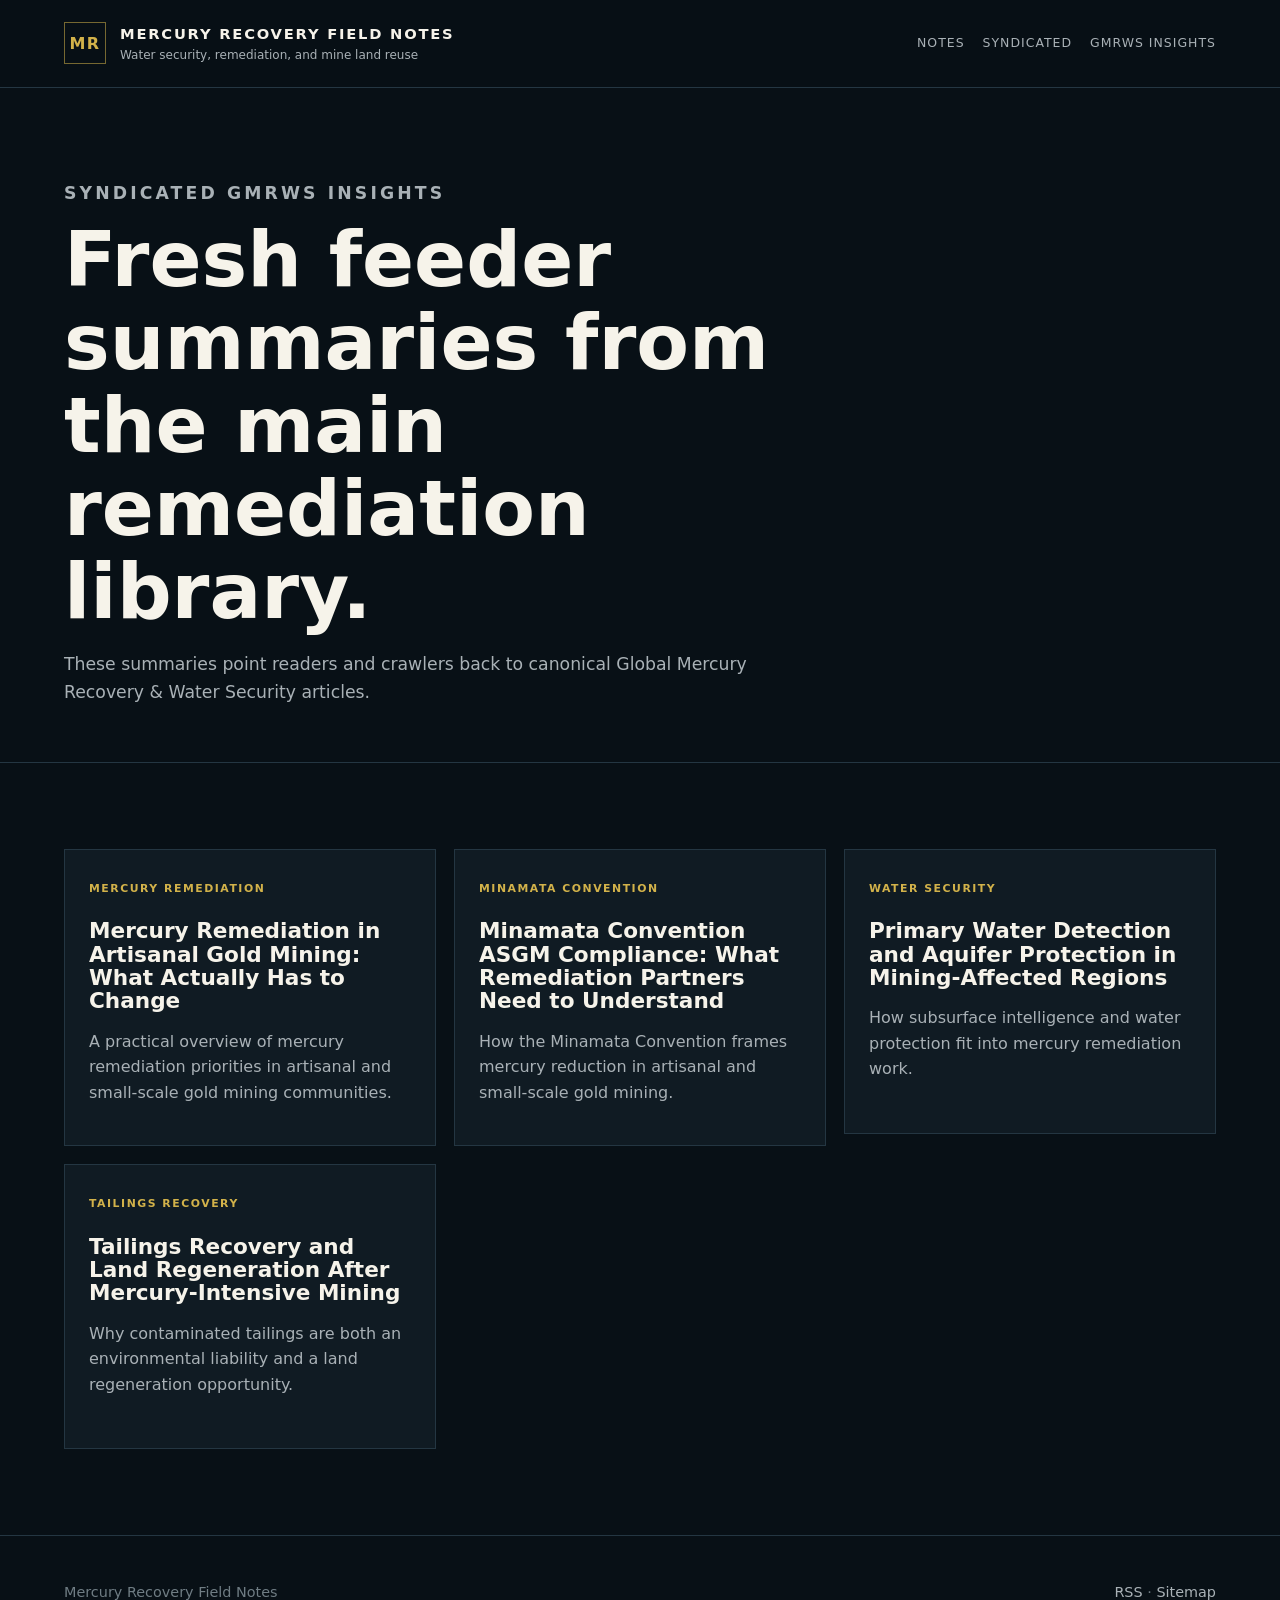
==== syndicated/index.html @ 3c483ed2 "Add main blog syndication" ====
<!doctype html>
<html lang="en">
  <head>
    <meta charset="utf-8">
    <meta name="viewport" content="width=device-width, initial-scale=1">
    <title>Syndicated GMRWS Field Notes</title>
    <meta name="description" content="Feeder summaries linking to canonical Global Mercury Recovery &amp; Water Security insights.">
    <link rel="canonical" href="https://lordshrrred.github.io/GMRWS_Feeder/syndicated/">
    <link rel="alternate" type="application/rss+xml" title="Mercury Recovery Field Notes RSS" href="../rss.xml">
    <link rel="stylesheet" href="../styles.css">
  </head>
  <body>
    <header class="site-header">
      <a class="brand" href="../" aria-label="Mercury Recovery Field Notes home">
        <span class="brand-mark">MR</span>
        <span>
          <strong>Mercury Recovery Field Notes</strong>
          <small>Water security, remediation, and mine land reuse</small>
        </span>
      </a>
      <nav aria-label="Primary navigation">
        <a href="../#notes">Notes</a>
        <a aria-current="page" href="./">Syndicated</a>
        <a href="https://globalmercuryrecovery.com/blog">GMRWS Insights</a>
      </nav>
    </header>
    <main>
      <section class="post-hero">
        <p class="eyebrow">Syndicated GMRWS Insights</p>
        <h1>Fresh feeder summaries from the main remediation library.</h1>
        <p>These summaries point readers and crawlers back to canonical Global Mercury Recovery & Water Security articles.</p>
      </section>
      <section class="section">
        <div class="note-grid">
          <article class="note-card">
            <a href="mercury-remediation-artisanal-gold-mining.html">
              <span class="tag">mercury remediation</span>
              <h3>Mercury Remediation in Artisanal Gold Mining: What Actually Has to Change</h3>
              <p>A practical overview of mercury remediation priorities in artisanal and small-scale gold mining communities.</p>
            </a>
          </article>
<article class="note-card">
            <a href="minamata-convention-asgm-compliance.html">
              <span class="tag">Minamata Convention</span>
              <h3>Minamata Convention ASGM Compliance: What Remediation Partners Need to Understand</h3>
              <p>How the Minamata Convention frames mercury reduction in artisanal and small-scale gold mining.</p>
            </a>
          </article>
<article class="note-card">
            <a href="primary-water-detection-aquifer-protection.html">
              <span class="tag">water security</span>
              <h3>Primary Water Detection and Aquifer Protection in Mining-Affected Regions</h3>
              <p>How subsurface intelligence and water protection fit into mercury remediation work.</p>
            </a>
          </article>
<article class="note-card">
            <a href="tailings-recovery-land-regeneration.html">
              <span class="tag">tailings recovery</span>
              <h3>Tailings Recovery and Land Regeneration After Mercury-Intensive Mining</h3>
              <p>Why contaminated tailings are both an environmental liability and a land regeneration opportunity.</p>
            </a>
          </article>
        </div>
      </section>
    </main>
    <footer><p>Mercury Recovery Field Notes</p><p><a href="../rss.xml">RSS</a> · <a href="../sitemap.xml">Sitemap</a></p></footer>
  </body>
</html>
---- styles.css ----
:root {
  color-scheme: dark;
  --ink: #f6f3ea;
  --muted: #a9b1b6;
  --dim: #6f7c83;
  --bg: #081016;
  --panel: #101b23;
  --panel-strong: #172732;
  --line: #243642;
  --teal: #00d4aa;
  --gold: #d2b24a;
  --rust: #b96a42;
}

* {
  box-sizing: border-box;
}

html {
  scroll-behavior: smooth;
}

body {
  margin: 0;
  background: var(--bg);
  color: var(--ink);
  font-family: Inter, ui-sans-serif, system-ui, -apple-system, BlinkMacSystemFont, "Segoe UI", sans-serif;
  line-height: 1.6;
}

a {
  color: inherit;
}

.site-header {
  display: flex;
  align-items: center;
  justify-content: space-between;
  gap: 24px;
  padding: 22px clamp(18px, 5vw, 72px);
  border-bottom: 1px solid var(--line);
  background: rgba(8, 16, 22, 0.92);
  position: sticky;
  top: 0;
  z-index: 20;
}

.brand {
  display: flex;
  align-items: center;
  gap: 14px;
  text-decoration: none;
}

.brand-mark {
  display: grid;
  place-items: center;
  width: 42px;
  height: 42px;
  border: 1px solid rgba(210, 178, 74, 0.55);
  color: var(--gold);
  font-weight: 800;
  letter-spacing: 0.08em;
}

.brand strong,
.brand small {
  display: block;
}

.brand strong {
  font-size: 0.92rem;
  letter-spacing: 0.12em;
  text-transform: uppercase;
}

.brand small {
  color: var(--muted);
  font-size: 0.75rem;
}

nav {
  display: flex;
  flex-wrap: wrap;
  justify-content: flex-end;
  gap: 18px;
  font-size: 0.78rem;
  letter-spacing: 0.08em;
  text-transform: uppercase;
}

nav a,
footer a {
  color: var(--muted);
  text-decoration: none;
}

nav a:hover,
footer a:hover {
  color: var(--gold);
}

.hero {
  display: grid;
  grid-template-columns: minmax(0, 1.08fr) minmax(320px, 0.92fr);
  gap: clamp(30px, 6vw, 78px);
  align-items: center;
  min-height: 72vh;
  padding: clamp(54px, 8vw, 96px) clamp(18px, 5vw, 72px);
  border-bottom: 1px solid var(--line);
}

.hero-copy {
  max-width: 780px;
}

.eyebrow {
  margin: 0 0 12px;
  color: var(--teal);
  font-size: 0.72rem;
  font-weight: 800;
  letter-spacing: 0.18em;
  text-transform: uppercase;
}

h1,
h2,
h3 {
  margin: 0;
  line-height: 1.08;
}

h1 {
  max-width: 760px;
  font-size: clamp(2.55rem, 6vw, 5.7rem);
  letter-spacing: 0;
}

h2 {
  font-size: clamp(2rem, 4vw, 3.55rem);
}

h3 {
  font-size: 1.35rem;
}

.hero p,
.callout p,
.post-hero p {
  max-width: 720px;
  color: var(--muted);
  font-size: 1.08rem;
}

.actions {
  display: flex;
  flex-wrap: wrap;
  gap: 12px;
  margin-top: 30px;
}

.button {
  display: inline-flex;
  align-items: center;
  min-height: 44px;
  padding: 12px 18px;
  border: 1px solid var(--line);
  color: var(--ink);
  font-size: 0.78rem;
  font-weight: 800;
  letter-spacing: 0.08em;
  text-decoration: none;
  text-transform: uppercase;
}

.button.primary {
  border-color: var(--gold);
  background: var(--gold);
  color: #11130f;
}

.button.secondary {
  background: rgba(255, 255, 255, 0.02);
}

.hero-panel {
  padding: 28px;
  border: 1px solid var(--line);
  background:
    linear-gradient(135deg, rgba(0, 212, 170, 0.08), transparent 42%),
    linear-gradient(180deg, var(--panel-strong), var(--panel));
}

.workflow-step {
  display: grid;
  grid-template-columns: auto 1fr;
  gap: 4px 14px;
  align-items: start;
  padding: 18px;
  border: 1px solid rgba(255, 255, 255, 0.08);
  background: rgba(8, 16, 22, 0.42);
}

.workflow-step span {
  grid-row: span 2;
  color: var(--gold);
  font-weight: 800;
}

.workflow-step strong {
  text-transform: uppercase;
  letter-spacing: 0.1em;
}

.workflow-step small {
  color: var(--muted);
}

.workflow-line {
  width: 1px;
  height: 34px;
  margin: 0 0 0 29px;
  background: var(--gold);
}

.section {
  padding: clamp(54px, 8vw, 86px) clamp(18px, 5vw, 72px);
  border-bottom: 1px solid var(--line);
}

.section-head {
  margin-bottom: 30px;
}

.note-grid {
  display: grid;
  grid-template-columns: repeat(3, minmax(0, 1fr));
  gap: 18px;
}

.note-card a {
  display: block;
  min-height: 285px;
  padding: 24px;
  border: 1px solid var(--line);
  background: var(--panel);
  text-decoration: none;
}

.note-card a:hover {
  border-color: rgba(210, 178, 74, 0.8);
}

.tag {
  display: inline-block;
  margin-bottom: 22px;
  color: var(--gold);
  font-size: 0.68rem;
  font-weight: 800;
  letter-spacing: 0.14em;
  text-transform: uppercase;
}

.note-card p,
.topic-list,
.post-body p,
.post-body li {
  color: var(--muted);
}

.split {
  display: grid;
  grid-template-columns: minmax(260px, 0.7fr) minmax(0, 1fr);
  gap: clamp(28px, 6vw, 82px);
}

.topic-list {
  margin: 0;
  padding-left: 20px;
}

.topic-list li + li {
  margin-top: 14px;
}

.callout {
  background: linear-gradient(180deg, var(--panel), #0b151c);
}

footer {
  display: flex;
  flex-wrap: wrap;
  justify-content: space-between;
  gap: 18px;
  padding: 30px clamp(18px, 5vw, 72px);
  color: var(--dim);
  font-size: 0.9rem;
}

.post-hero {
  padding: clamp(54px, 8vw, 92px) clamp(18px, 5vw, 72px) 38px;
  border-bottom: 1px solid var(--line);
}

.post-wrap {
  display: grid;
  grid-template-columns: minmax(0, 760px) minmax(240px, 340px);
  gap: clamp(30px, 6vw, 72px);
  padding: 44px clamp(18px, 5vw, 72px) 86px;
}

.post-body h2 {
  margin: 34px 0 10px;
  font-size: 1.7rem;
}

.post-body p {
  font-size: 1.03rem;
}

.post-body a {
  color: var(--gold);
}

.side-note {
  height: fit-content;
  padding: 22px;
  border: 1px solid var(--line);
  background: var(--panel);
}

.side-note p {
  color: var(--muted);
  font-size: 0.94rem;
}

@media (max-width: 880px) {
  .site-header,
  .hero,
  .split,
  .post-wrap {
    grid-template-columns: 1fr;
  }

  .site-header {
    align-items: flex-start;
    flex-direction: column;
  }

  nav {
    justify-content: flex-start;
  }

  .hero {
    min-height: auto;
  }

  .note-grid {
    grid-template-columns: 1fr;
  }
}
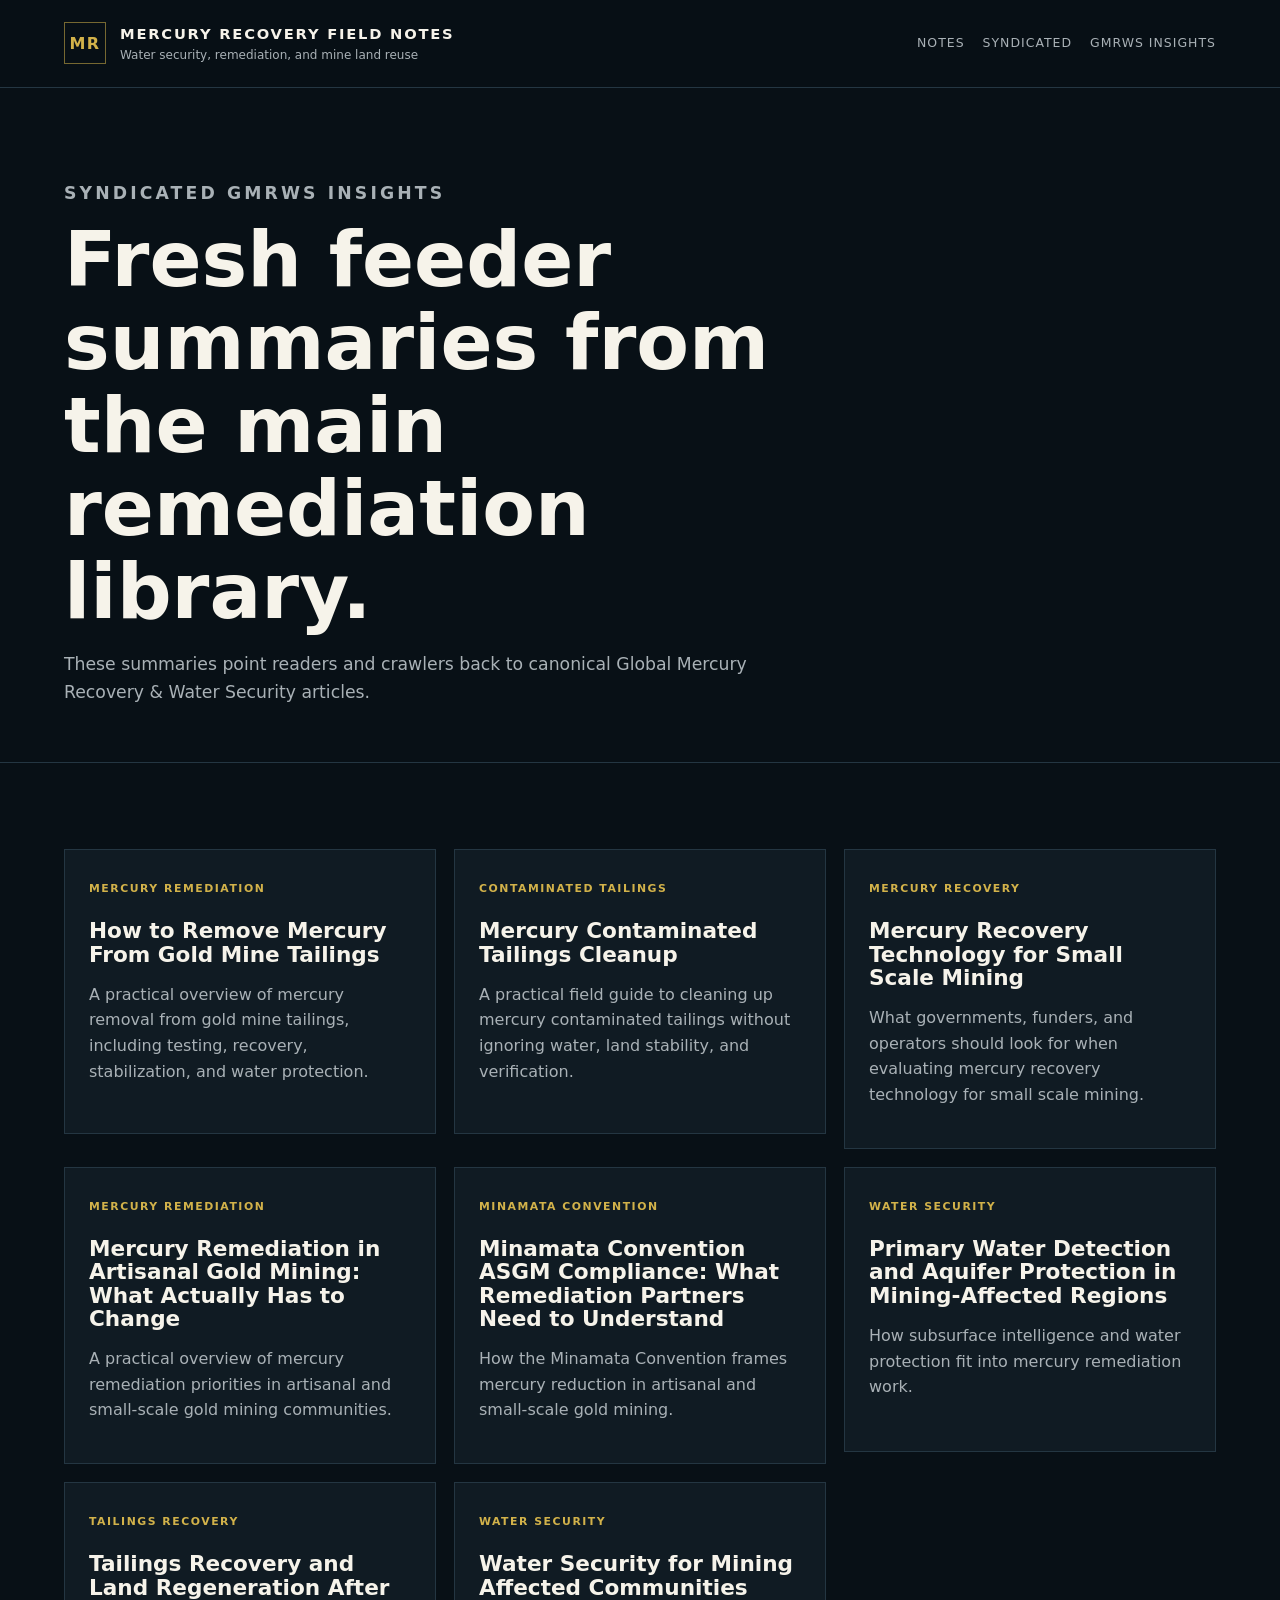
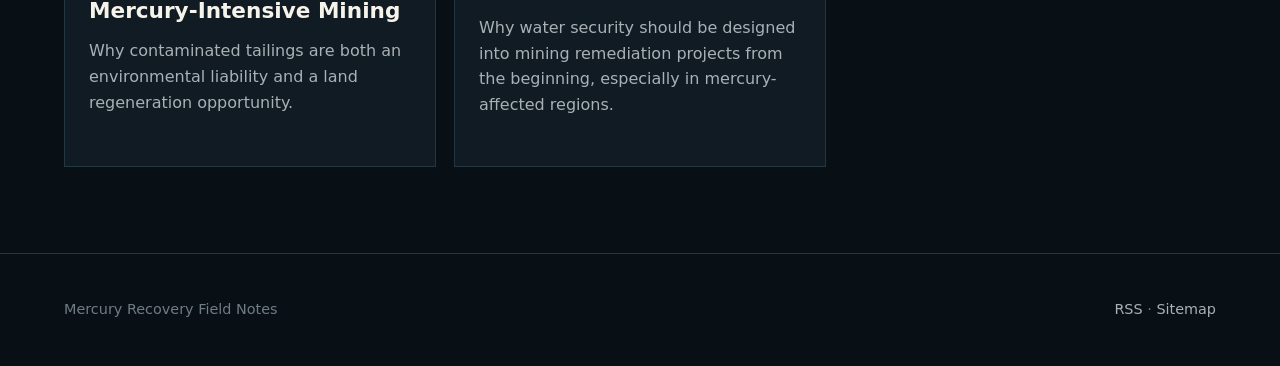
==== commit c6b3de5b: "Auto: sync GMRWS blog summaries" ====
--- a/syndicated/index.html
+++ b/syndicated/index.html
@@ -33,6 +33,27 @@
       <section class="section">
         <div class="note-grid">
           <article class="note-card">
+            <a href="how-to-remove-mercury-from-gold-mine-tailings.html">
+              <span class="tag">mercury remediation</span>
+              <h3>How to Remove Mercury From Gold Mine Tailings</h3>
+              <p>A practical overview of mercury removal from gold mine tailings, including testing, recovery, stabilization, and water protection.</p>
+            </a>
+          </article>
+<article class="note-card">
+            <a href="mercury-contaminated-tailings-cleanup.html">
+              <span class="tag">contaminated tailings</span>
+              <h3>Mercury Contaminated Tailings Cleanup</h3>
+              <p>A practical field guide to cleaning up mercury contaminated tailings without ignoring water, land stability, and verification.</p>
+            </a>
+          </article>
+<article class="note-card">
+            <a href="mercury-recovery-technology-for-small-scale-mining.html">
+              <span class="tag">mercury recovery</span>
+              <h3>Mercury Recovery Technology for Small Scale Mining</h3>
+              <p>What governments, funders, and operators should look for when evaluating mercury recovery technology for small scale mining.</p>
+            </a>
+          </article>
+<article class="note-card">
             <a href="mercury-remediation-artisanal-gold-mining.html">
               <span class="tag">mercury remediation</span>
               <h3>Mercury Remediation in Artisanal Gold Mining: What Actually Has to Change</h3>
@@ -60,6 +81,13 @@
               <p>Why contaminated tailings are both an environmental liability and a land regeneration opportunity.</p>
             </a>
           </article>
+<article class="note-card">
+            <a href="water-security-for-mining-affected-communities.html">
+              <span class="tag">water security</span>
+              <h3>Water Security for Mining Affected Communities</h3>
+              <p>Why water security should be designed into mining remediation projects from the beginning, especially in mercury-affected regions.</p>
+            </a>
+          </article>
         </div>
       </section>
     </main>
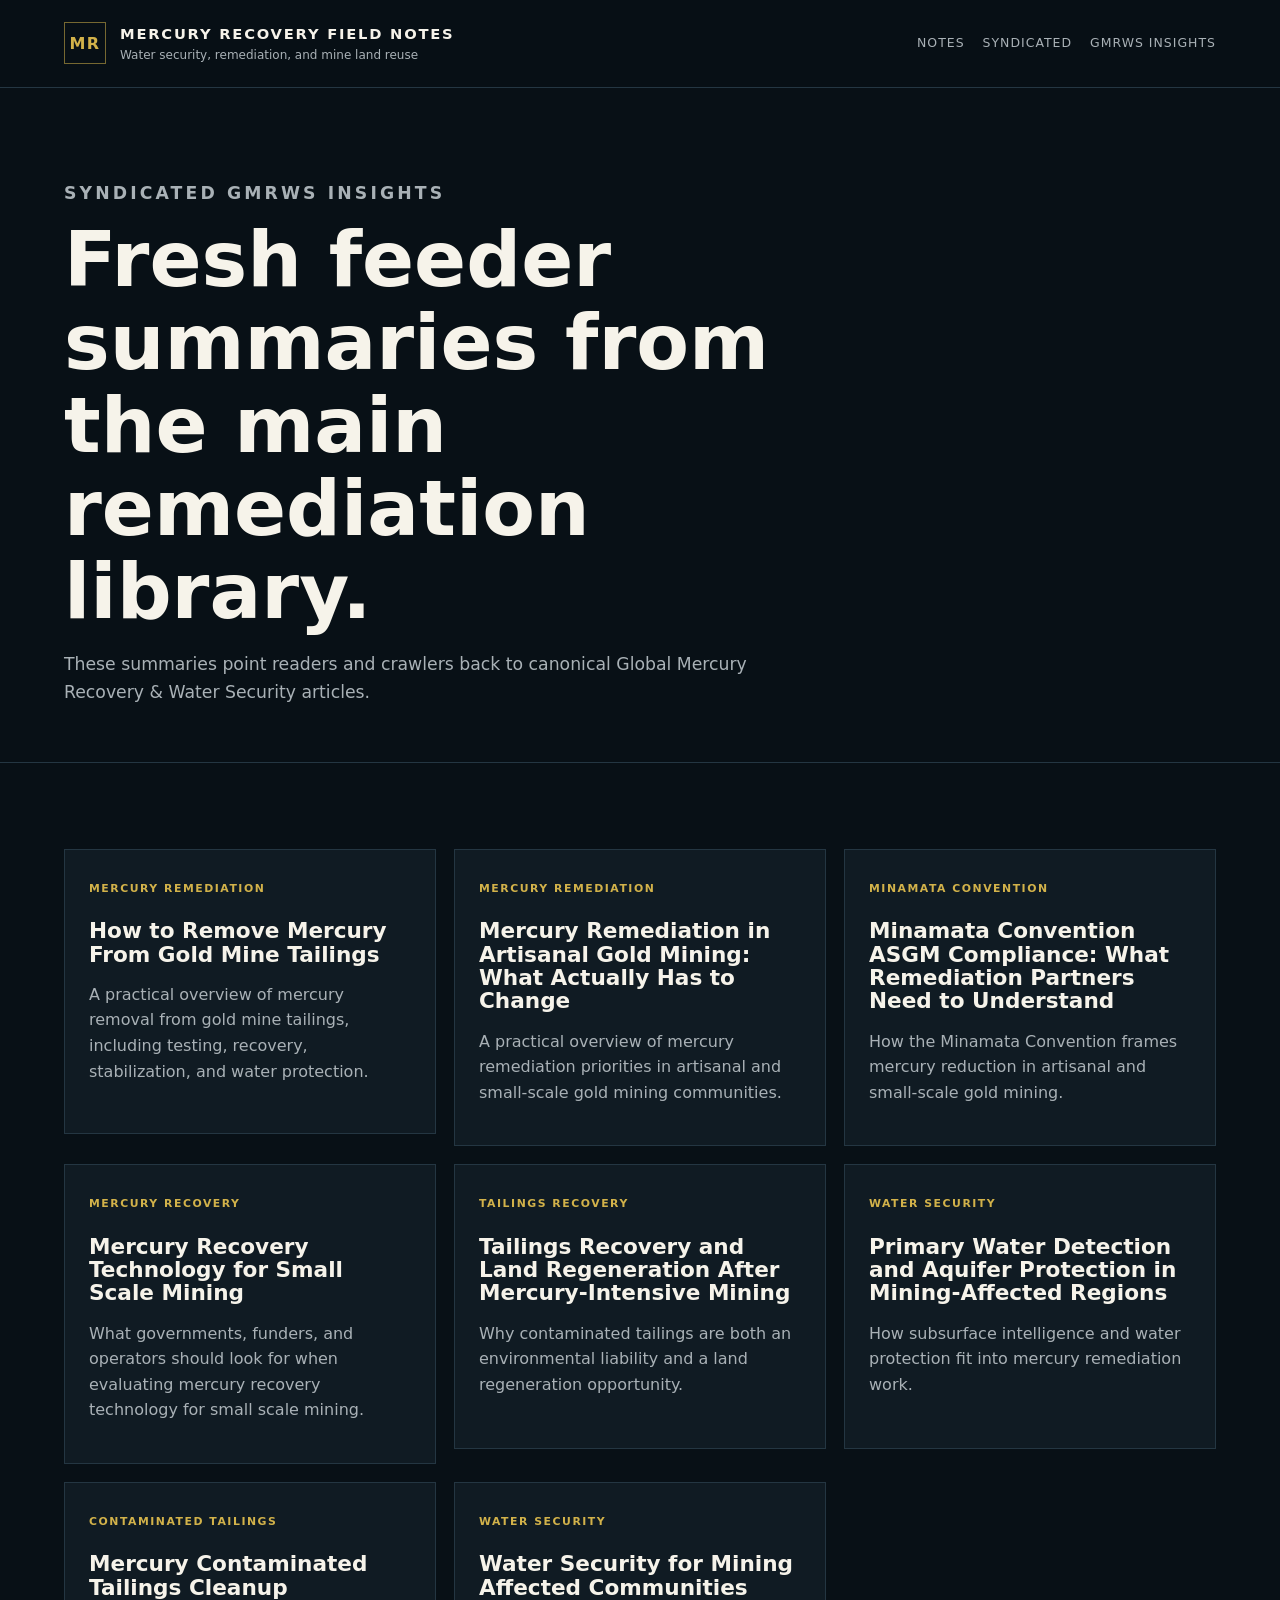
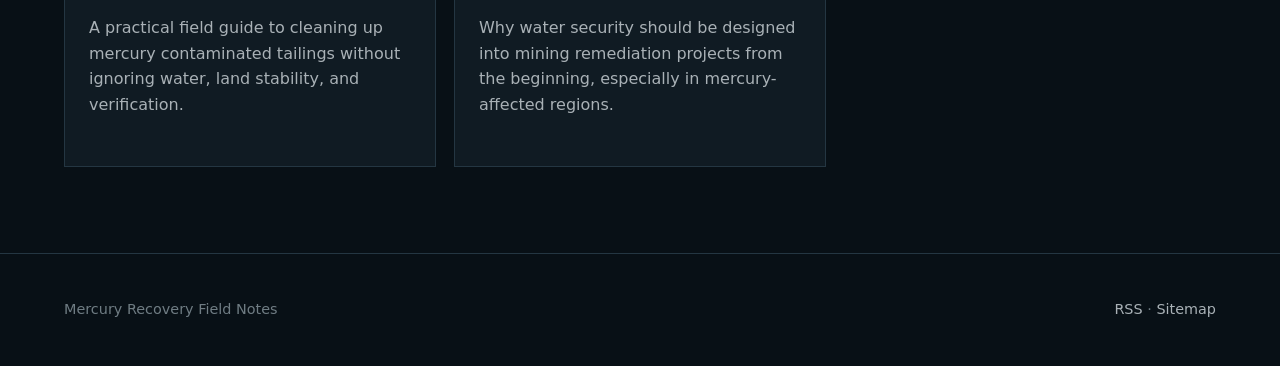
==== commit cd3939ff: "Auto: sync GMRWS blog summaries" ====
--- a/syndicated/index.html
+++ b/syndicated/index.html
@@ -40,20 +40,6 @@
             </a>
           </article>
 <article class="note-card">
-            <a href="mercury-contaminated-tailings-cleanup.html">
-              <span class="tag">contaminated tailings</span>
-              <h3>Mercury Contaminated Tailings Cleanup</h3>
-              <p>A practical field guide to cleaning up mercury contaminated tailings without ignoring water, land stability, and verification.</p>
-            </a>
-          </article>
-<article class="note-card">
-            <a href="mercury-recovery-technology-for-small-scale-mining.html">
-              <span class="tag">mercury recovery</span>
-              <h3>Mercury Recovery Technology for Small Scale Mining</h3>
-              <p>What governments, funders, and operators should look for when evaluating mercury recovery technology for small scale mining.</p>
-            </a>
-          </article>
-<article class="note-card">
             <a href="mercury-remediation-artisanal-gold-mining.html">
               <span class="tag">mercury remediation</span>
               <h3>Mercury Remediation in Artisanal Gold Mining: What Actually Has to Change</h3>
@@ -68,6 +54,20 @@
             </a>
           </article>
 <article class="note-card">
+            <a href="mercury-recovery-technology-for-small-scale-mining.html">
+              <span class="tag">mercury recovery</span>
+              <h3>Mercury Recovery Technology for Small Scale Mining</h3>
+              <p>What governments, funders, and operators should look for when evaluating mercury recovery technology for small scale mining.</p>
+            </a>
+          </article>
+<article class="note-card">
+            <a href="tailings-recovery-land-regeneration.html">
+              <span class="tag">tailings recovery</span>
+              <h3>Tailings Recovery and Land Regeneration After Mercury-Intensive Mining</h3>
+              <p>Why contaminated tailings are both an environmental liability and a land regeneration opportunity.</p>
+            </a>
+          </article>
+<article class="note-card">
             <a href="primary-water-detection-aquifer-protection.html">
               <span class="tag">water security</span>
               <h3>Primary Water Detection and Aquifer Protection in Mining-Affected Regions</h3>
@@ -75,10 +75,10 @@
             </a>
           </article>
 <article class="note-card">
-            <a href="tailings-recovery-land-regeneration.html">
-              <span class="tag">tailings recovery</span>
-              <h3>Tailings Recovery and Land Regeneration After Mercury-Intensive Mining</h3>
-              <p>Why contaminated tailings are both an environmental liability and a land regeneration opportunity.</p>
+            <a href="mercury-contaminated-tailings-cleanup.html">
+              <span class="tag">contaminated tailings</span>
+              <h3>Mercury Contaminated Tailings Cleanup</h3>
+              <p>A practical field guide to cleaning up mercury contaminated tailings without ignoring water, land stability, and verification.</p>
             </a>
           </article>
 <article class="note-card">
